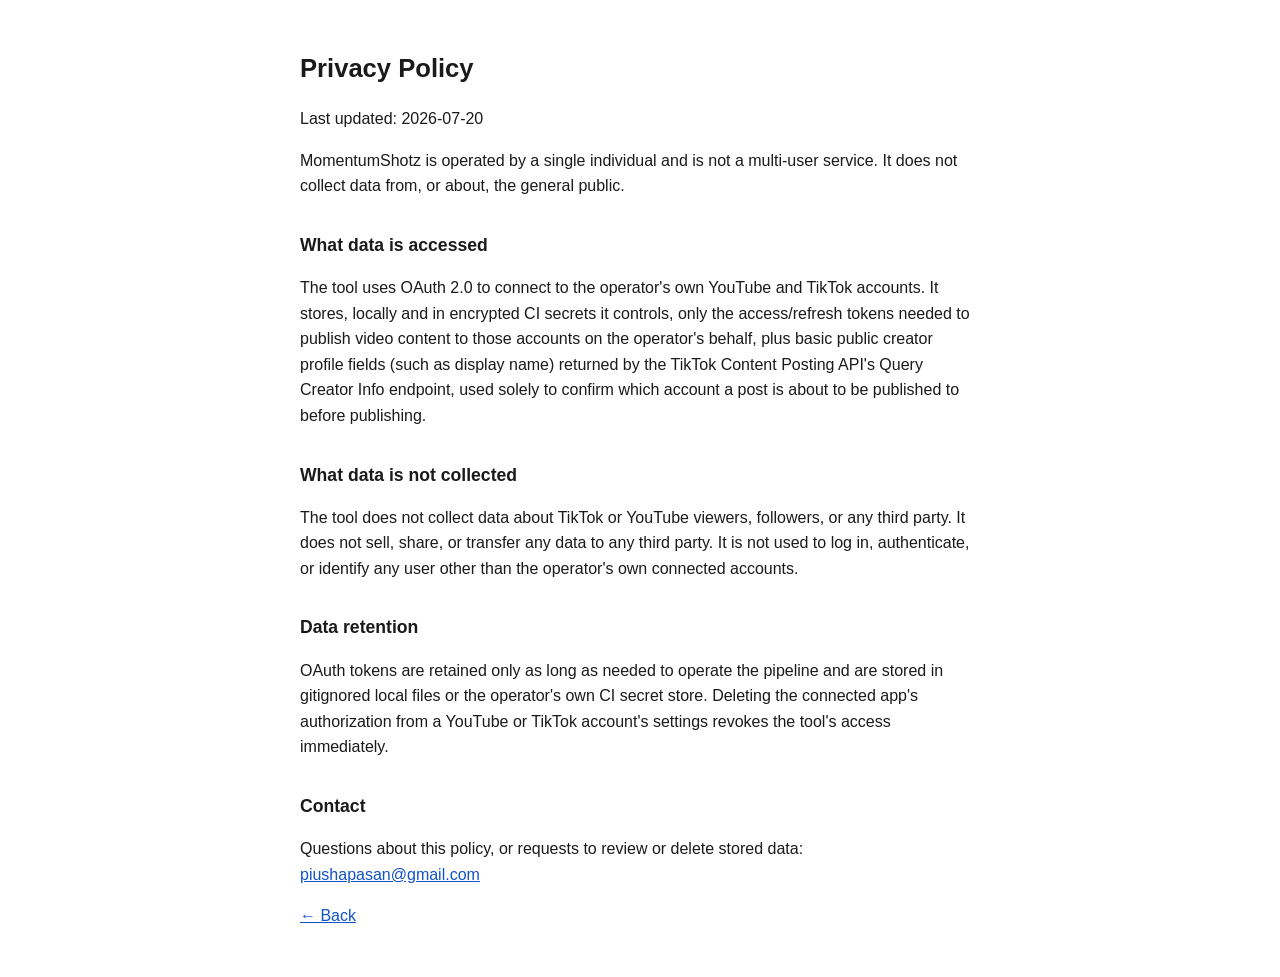
==== privacy.html @ d70d39d8 "Initial site: landing, terms, privacy" ====
<!DOCTYPE html>
<html lang="en">
<head>
<meta charset="UTF-8">
<meta name="viewport" content="width=device-width, initial-scale=1.0">
<title>Privacy Policy — MomentumShotz</title>
<style>
  body { font-family: -apple-system, Segoe UI, Roboto, Helvetica, Arial, sans-serif; max-width: 680px; margin: 3rem auto; padding: 0 1.5rem; line-height: 1.6; color: #1a1a1a; }
  h1 { font-size: 1.6rem; }
  h2 { font-size: 1.1rem; margin-top: 2rem; }
  a { color: #1152c4; }
</style>
</head>
<body>
  <h1>Privacy Policy</h1>
  <p>Last updated: 2026-07-20</p>

  <p>MomentumShotz is operated by a single individual and is not a
  multi-user service. It does not collect data from, or about, the
  general public.</p>

  <h2>What data is accessed</h2>
  <p>The tool uses OAuth 2.0 to connect to the operator's own YouTube and
  TikTok accounts. It stores, locally and in encrypted CI secrets it
  controls, only the access/refresh tokens needed to publish video content
  to those accounts on the operator's behalf, plus basic public creator
  profile fields (such as display name) returned by the TikTok Content
  Posting API's Query Creator Info endpoint, used solely to confirm which
  account a post is about to be published to before publishing.</p>

  <h2>What data is not collected</h2>
  <p>The tool does not collect data about TikTok or YouTube viewers,
  followers, or any third party. It does not sell, share, or transfer any
  data to any third party. It is not used to log in, authenticate, or
  identify any user other than the operator's own connected accounts.</p>

  <h2>Data retention</h2>
  <p>OAuth tokens are retained only as long as needed to operate the
  pipeline and are stored in gitignored local files or the operator's own
  CI secret store. Deleting the connected app's authorization from a
  YouTube or TikTok account's settings revokes the tool's access
  immediately.</p>

  <h2>Contact</h2>
  <p>Questions about this policy, or requests to review or delete stored
  data: <a href="mailto:piushapasan@gmail.com">piushapasan@gmail.com</a></p>

  <p><a href="index.html">&larr; Back</a></p>
</body>
</html>
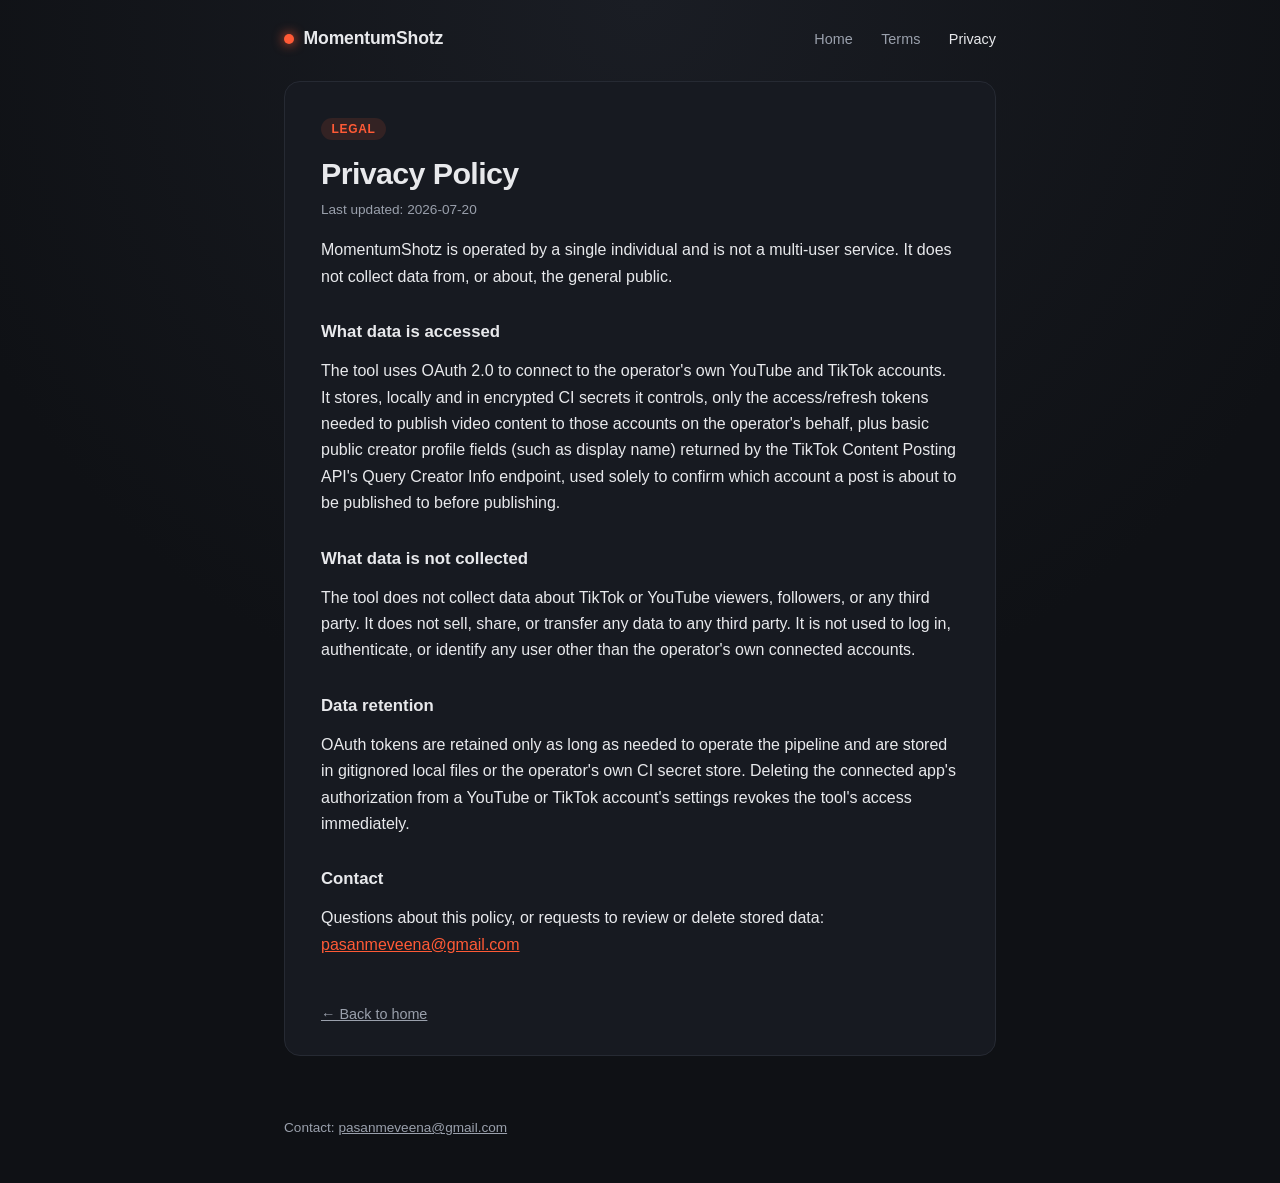
==== commit df5c2ae2: "Restyle site, update contact email" ====
--- a/privacy.html
+++ b/privacy.html
@@ -4,47 +4,60 @@
 <meta charset="UTF-8">
 <meta name="viewport" content="width=device-width, initial-scale=1.0">
 <title>Privacy Policy — MomentumShotz</title>
-<style>
-  body { font-family: -apple-system, Segoe UI, Roboto, Helvetica, Arial, sans-serif; max-width: 680px; margin: 3rem auto; padding: 0 1.5rem; line-height: 1.6; color: #1a1a1a; }
-  h1 { font-size: 1.6rem; }
-  h2 { font-size: 1.1rem; margin-top: 2rem; }
-  a { color: #1152c4; }
-</style>
+<link rel="stylesheet" href="style.css">
 </head>
 <body>
-  <h1>Privacy Policy</h1>
-  <p>Last updated: 2026-07-20</p>
+  <header>
+    <a class="brand" href="index.html"><span class="dot"></span>MomentumShotz</a>
+    <nav>
+      <a href="index.html">Home</a>
+      <a href="terms.html">Terms</a>
+      <a href="privacy.html" class="active">Privacy</a>
+    </nav>
+  </header>
 
-  <p>MomentumShotz is operated by a single individual and is not a
-  multi-user service. It does not collect data from, or about, the
-  general public.</p>
+  <main>
+    <div class="card">
+      <span class="eyebrow">Legal</span>
+      <h1>Privacy Policy</h1>
+      <p class="updated">Last updated: 2026-07-20</p>
 
-  <h2>What data is accessed</h2>
-  <p>The tool uses OAuth 2.0 to connect to the operator's own YouTube and
-  TikTok accounts. It stores, locally and in encrypted CI secrets it
-  controls, only the access/refresh tokens needed to publish video content
-  to those accounts on the operator's behalf, plus basic public creator
-  profile fields (such as display name) returned by the TikTok Content
-  Posting API's Query Creator Info endpoint, used solely to confirm which
-  account a post is about to be published to before publishing.</p>
+      <p>MomentumShotz is operated by a single individual and is not a
+      multi-user service. It does not collect data from, or about, the
+      general public.</p>
 
-  <h2>What data is not collected</h2>
-  <p>The tool does not collect data about TikTok or YouTube viewers,
-  followers, or any third party. It does not sell, share, or transfer any
-  data to any third party. It is not used to log in, authenticate, or
-  identify any user other than the operator's own connected accounts.</p>
+      <h2>What data is accessed</h2>
+      <p>The tool uses OAuth 2.0 to connect to the operator's own YouTube and
+      TikTok accounts. It stores, locally and in encrypted CI secrets it
+      controls, only the access/refresh tokens needed to publish video content
+      to those accounts on the operator's behalf, plus basic public creator
+      profile fields (such as display name) returned by the TikTok Content
+      Posting API's Query Creator Info endpoint, used solely to confirm which
+      account a post is about to be published to before publishing.</p>
 
-  <h2>Data retention</h2>
-  <p>OAuth tokens are retained only as long as needed to operate the
-  pipeline and are stored in gitignored local files or the operator's own
-  CI secret store. Deleting the connected app's authorization from a
-  YouTube or TikTok account's settings revokes the tool's access
-  immediately.</p>
+      <h2>What data is not collected</h2>
+      <p>The tool does not collect data about TikTok or YouTube viewers,
+      followers, or any third party. It does not sell, share, or transfer any
+      data to any third party. It is not used to log in, authenticate, or
+      identify any user other than the operator's own connected accounts.</p>
 
-  <h2>Contact</h2>
-  <p>Questions about this policy, or requests to review or delete stored
-  data: <a href="mailto:piushapasan@gmail.com">piushapasan@gmail.com</a></p>
+      <h2>Data retention</h2>
+      <p>OAuth tokens are retained only as long as needed to operate the
+      pipeline and are stored in gitignored local files or the operator's own
+      CI secret store. Deleting the connected app's authorization from a
+      YouTube or TikTok account's settings revokes the tool's access
+      immediately.</p>
 
-  <p><a href="index.html">&larr; Back</a></p>
+      <h2>Contact</h2>
+      <p>Questions about this policy, or requests to review or delete stored
+      data: <a href="mailto:pasanmeveena@gmail.com">pasanmeveena@gmail.com</a></p>
+
+      <a class="back" href="index.html">&larr; Back to home</a>
+    </div>
+  </main>
+
+  <footer>
+    Contact: <a href="mailto:pasanmeveena@gmail.com">pasanmeveena@gmail.com</a>
+  </footer>
 </body>
 </html>
--- a/style.css
+++ b/style.css
@@ -0,0 +1,149 @@
+:root {
+  --bg: #0f1115;
+  --card: #171a21;
+  --text: #e8e9ec;
+  --muted: #9aa0ac;
+  --accent: #ff5a36;
+  --accent-soft: rgba(255, 90, 54, 0.12);
+  --border: #262a33;
+}
+
+* { box-sizing: border-box; }
+
+body {
+  margin: 0;
+  font-family: -apple-system, "Segoe UI", Roboto, Helvetica, Arial, sans-serif;
+  background: radial-gradient(circle at top, #1a1d24 0%, var(--bg) 55%);
+  color: var(--text);
+  min-height: 100vh;
+}
+
+header {
+  display: flex;
+  align-items: center;
+  justify-content: space-between;
+  max-width: 760px;
+  margin: 0 auto;
+  padding: 1.75rem 1.5rem 0;
+}
+
+.brand {
+  display: flex;
+  align-items: center;
+  gap: 0.6rem;
+  font-weight: 700;
+  font-size: 1.1rem;
+  letter-spacing: -0.01em;
+  text-decoration: none;
+  color: var(--text);
+}
+
+.brand .dot {
+  width: 10px;
+  height: 10px;
+  border-radius: 50%;
+  background: var(--accent);
+  box-shadow: 0 0 12px var(--accent);
+}
+
+nav a {
+  color: var(--muted);
+  text-decoration: none;
+  font-size: 0.9rem;
+  margin-left: 1.5rem;
+  transition: color 0.15s ease;
+}
+
+nav a:hover, nav a.active { color: var(--text); }
+
+main {
+  max-width: 760px;
+  margin: 2rem auto 4rem;
+  padding: 0 1.5rem;
+}
+
+.card {
+  background: var(--card);
+  border: 1px solid var(--border);
+  border-radius: 16px;
+  padding: 2.25rem 2.25rem 2rem;
+}
+
+.eyebrow {
+  display: inline-block;
+  font-size: 0.75rem;
+  font-weight: 600;
+  letter-spacing: 0.06em;
+  text-transform: uppercase;
+  color: var(--accent);
+  background: var(--accent-soft);
+  padding: 0.25rem 0.65rem;
+  border-radius: 999px;
+  margin-bottom: 1rem;
+}
+
+h1 {
+  font-size: 1.9rem;
+  margin: 0 0 0.5rem;
+  letter-spacing: -0.02em;
+}
+
+h2 {
+  font-size: 1.05rem;
+  margin-top: 2rem;
+  margin-bottom: 0.5rem;
+  color: var(--text);
+}
+
+p { line-height: 1.65; color: var(--text); }
+.updated { color: var(--muted); font-size: 0.85rem; margin-top: 0; }
+
+a { color: var(--accent); }
+a:hover { text-decoration: none; }
+
+code {
+  background: var(--accent-soft);
+  color: var(--accent);
+  padding: 0.1rem 0.4rem;
+  border-radius: 4px;
+  font-size: 0.9em;
+}
+
+ul.links {
+  list-style: none;
+  padding: 0;
+  margin: 1.5rem 0 0;
+  display: flex;
+  gap: 0.75rem;
+}
+
+ul.links li a {
+  display: inline-block;
+  border: 1px solid var(--border);
+  border-radius: 8px;
+  padding: 0.5rem 0.9rem;
+  color: var(--text);
+  font-size: 0.9rem;
+}
+
+ul.links li a:hover { border-color: var(--accent); color: var(--accent); }
+
+.back {
+  display: inline-block;
+  margin-top: 2rem;
+  font-size: 0.9rem;
+  color: var(--muted);
+}
+
+.back:hover { color: var(--accent); }
+
+footer {
+  max-width: 760px;
+  margin: 0 auto;
+  padding: 0 1.5rem 3rem;
+  font-size: 0.85rem;
+  color: var(--muted);
+}
+
+footer a { color: var(--muted); }
+footer a:hover { color: var(--accent); }
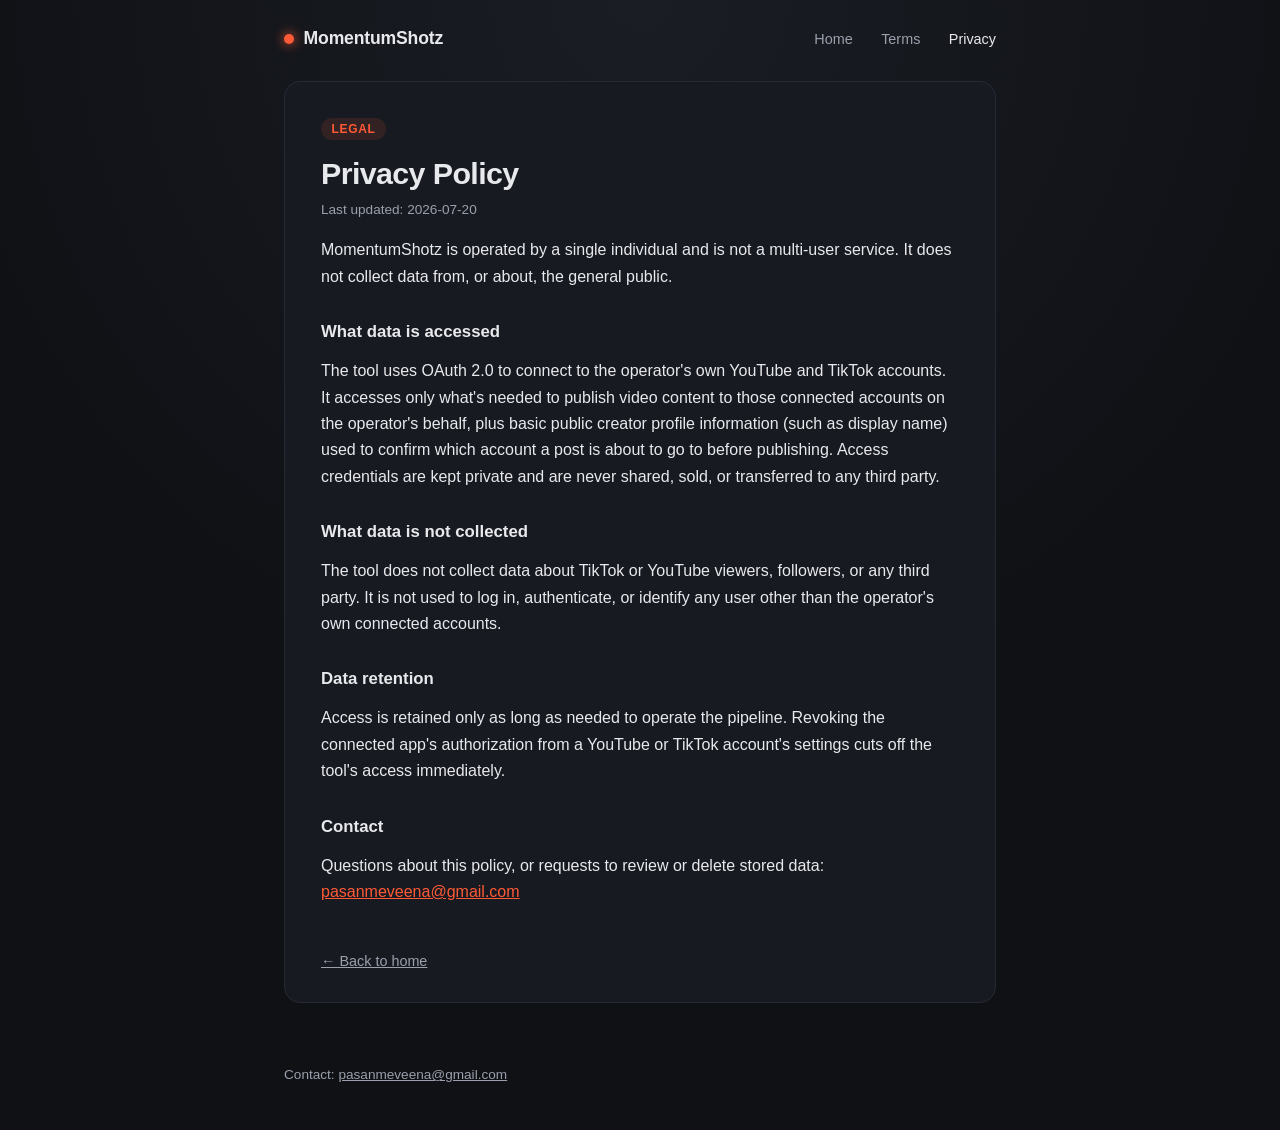
==== commit a6c1f66d: "Add mission copy, reduce technical disclosure in privacy page" ====
--- a/privacy.html
+++ b/privacy.html
@@ -28,25 +28,22 @@
 
       <h2>What data is accessed</h2>
       <p>The tool uses OAuth 2.0 to connect to the operator's own YouTube and
-      TikTok accounts. It stores, locally and in encrypted CI secrets it
-      controls, only the access/refresh tokens needed to publish video content
-      to those accounts on the operator's behalf, plus basic public creator
-      profile fields (such as display name) returned by the TikTok Content
-      Posting API's Query Creator Info endpoint, used solely to confirm which
-      account a post is about to be published to before publishing.</p>
+      TikTok accounts. It accesses only what's needed to publish video
+      content to those connected accounts on the operator's behalf, plus
+      basic public creator profile information (such as display name) used
+      to confirm which account a post is about to go to before publishing.
+      Access credentials are kept private and are never shared, sold, or
+      transferred to any third party.</p>
 
       <h2>What data is not collected</h2>
       <p>The tool does not collect data about TikTok or YouTube viewers,
-      followers, or any third party. It does not sell, share, or transfer any
-      data to any third party. It is not used to log in, authenticate, or
-      identify any user other than the operator's own connected accounts.</p>
+      followers, or any third party. It is not used to log in, authenticate,
+      or identify any user other than the operator's own connected accounts.</p>
 
       <h2>Data retention</h2>
-      <p>OAuth tokens are retained only as long as needed to operate the
-      pipeline and are stored in gitignored local files or the operator's own
-      CI secret store. Deleting the connected app's authorization from a
-      YouTube or TikTok account's settings revokes the tool's access
-      immediately.</p>
+      <p>Access is retained only as long as needed to operate the pipeline.
+      Revoking the connected app's authorization from a YouTube or TikTok
+      account's settings cuts off the tool's access immediately.</p>
 
       <h2>Contact</h2>
       <p>Questions about this policy, or requests to review or delete stored
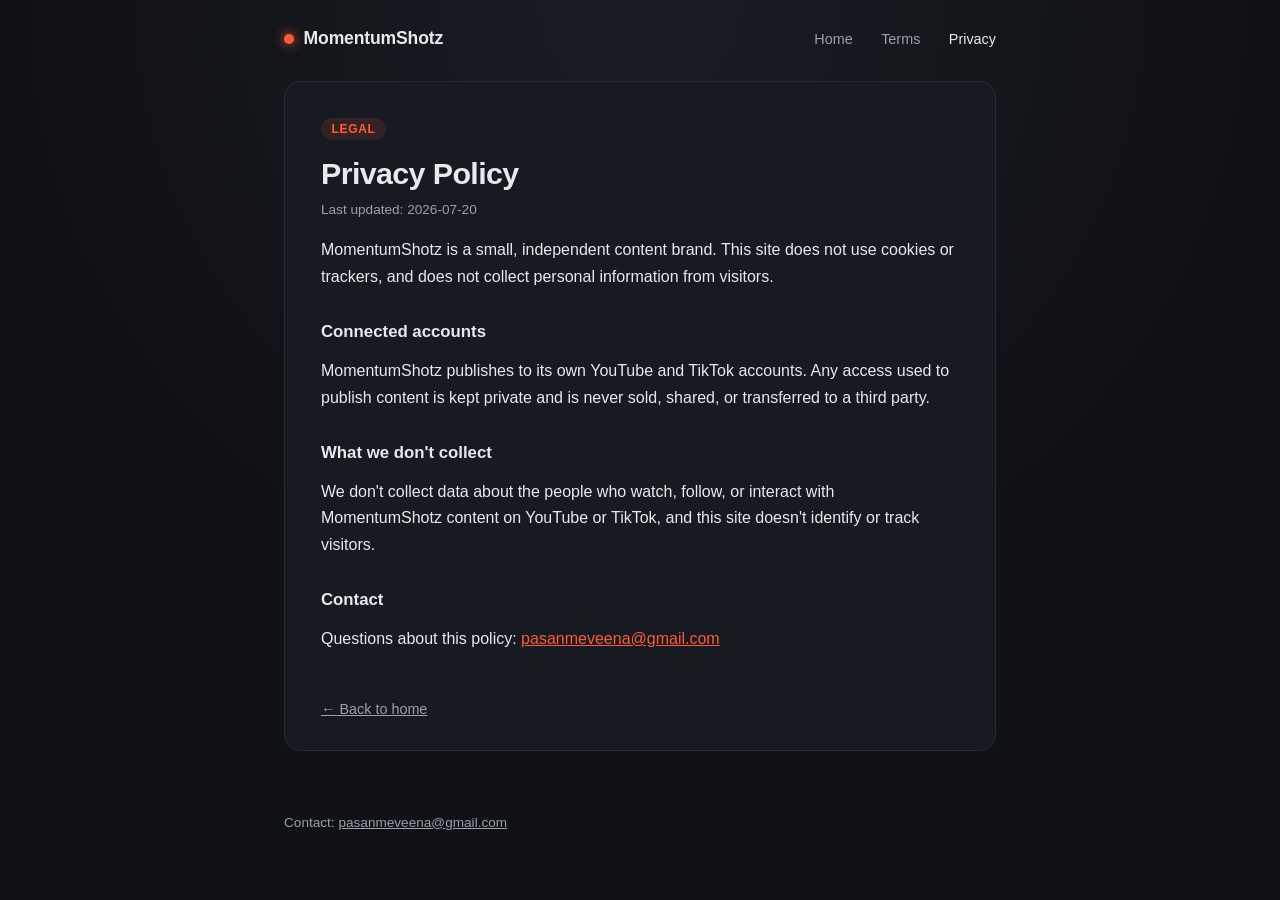
==== commit b078fd9a: "Reframe site as a motivational content brand, not a pipeline tool" ====
--- a/privacy.html
+++ b/privacy.html
@@ -22,32 +22,22 @@
       <h1>Privacy Policy</h1>
       <p class="updated">Last updated: 2026-07-20</p>
 
-      <p>MomentumShotz is operated by a single individual and is not a
-      multi-user service. It does not collect data from, or about, the
-      general public.</p>
+      <p>MomentumShotz is a small, independent content brand. This site does
+      not use cookies or trackers, and does not collect personal information
+      from visitors.</p>
 
-      <h2>What data is accessed</h2>
-      <p>The tool uses OAuth 2.0 to connect to the operator's own YouTube and
-      TikTok accounts. It accesses only what's needed to publish video
-      content to those connected accounts on the operator's behalf, plus
-      basic public creator profile information (such as display name) used
-      to confirm which account a post is about to go to before publishing.
-      Access credentials are kept private and are never shared, sold, or
-      transferred to any third party.</p>
+      <h2>Connected accounts</h2>
+      <p>MomentumShotz publishes to its own YouTube and TikTok accounts.
+      Any access used to publish content is kept private and is never sold,
+      shared, or transferred to a third party.</p>
 
-      <h2>What data is not collected</h2>
-      <p>The tool does not collect data about TikTok or YouTube viewers,
-      followers, or any third party. It is not used to log in, authenticate,
-      or identify any user other than the operator's own connected accounts.</p>
-
-      <h2>Data retention</h2>
-      <p>Access is retained only as long as needed to operate the pipeline.
-      Revoking the connected app's authorization from a YouTube or TikTok
-      account's settings cuts off the tool's access immediately.</p>
+      <h2>What we don't collect</h2>
+      <p>We don't collect data about the people who watch, follow, or
+      interact with MomentumShotz content on YouTube or TikTok, and this
+      site doesn't identify or track visitors.</p>
 
       <h2>Contact</h2>
-      <p>Questions about this policy, or requests to review or delete stored
-      data: <a href="mailto:pasanmeveena@gmail.com">pasanmeveena@gmail.com</a></p>
+      <p>Questions about this policy: <a href="mailto:pasanmeveena@gmail.com">pasanmeveena@gmail.com</a></p>
 
       <a class="back" href="index.html">&larr; Back to home</a>
     </div>
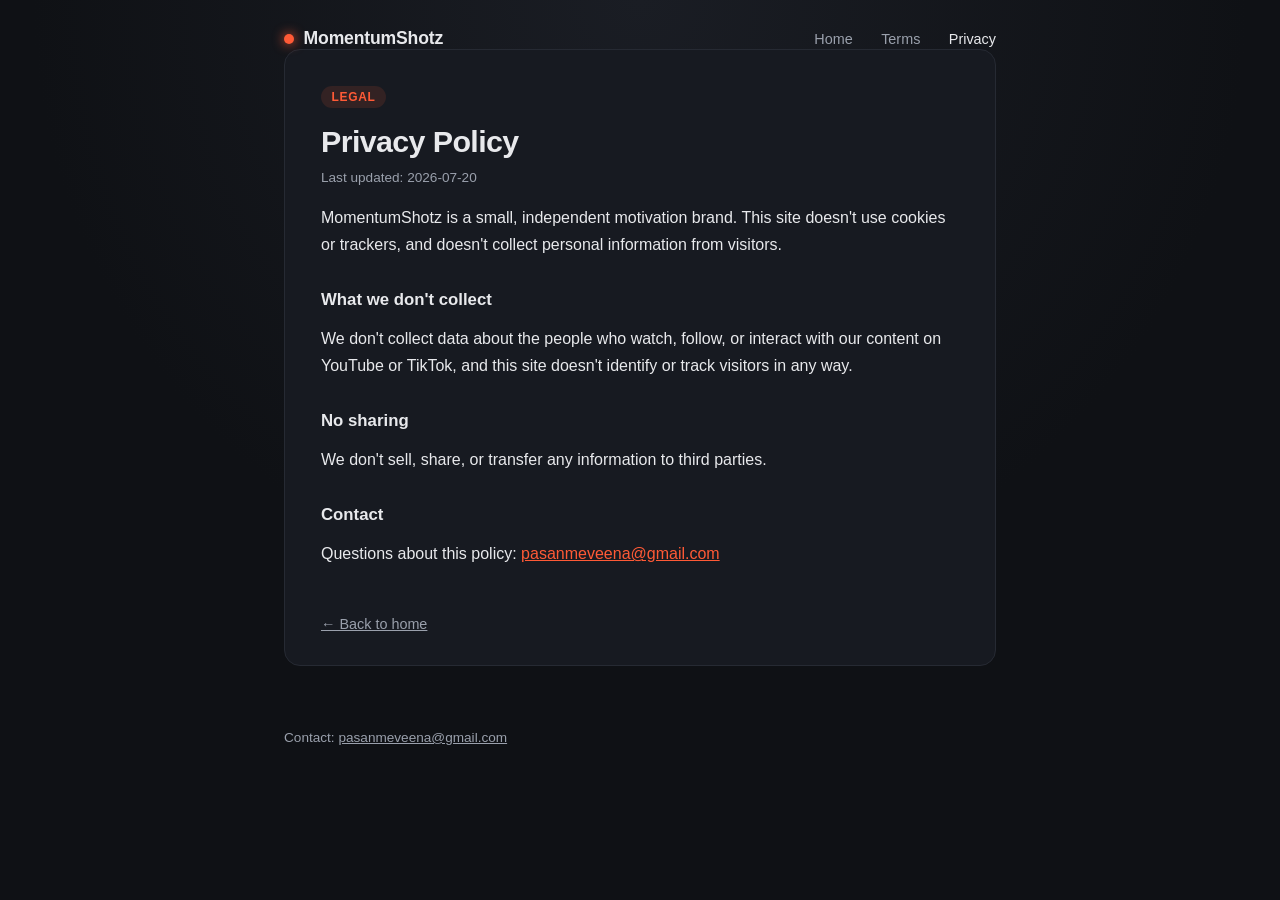
==== commit 5e715ce7: "Full rewrite: pure motivation brand homepage, no tool/pipeline language" ====
--- a/privacy.html
+++ b/privacy.html
@@ -22,19 +22,18 @@
       <h1>Privacy Policy</h1>
       <p class="updated">Last updated: 2026-07-20</p>
 
-      <p>MomentumShotz is a small, independent content brand. This site does
-      not use cookies or trackers, and does not collect personal information
-      from visitors.</p>
-
-      <h2>Connected accounts</h2>
-      <p>MomentumShotz publishes to its own YouTube and TikTok accounts.
-      Any access used to publish content is kept private and is never sold,
-      shared, or transferred to a third party.</p>
+      <p>MomentumShotz is a small, independent motivation brand. This site
+      doesn't use cookies or trackers, and doesn't collect personal
+      information from visitors.</p>
 
       <h2>What we don't collect</h2>
       <p>We don't collect data about the people who watch, follow, or
-      interact with MomentumShotz content on YouTube or TikTok, and this
-      site doesn't identify or track visitors.</p>
+      interact with our content on YouTube or TikTok, and this site doesn't
+      identify or track visitors in any way.</p>
+
+      <h2>No sharing</h2>
+      <p>We don't sell, share, or transfer any information to third
+      parties.</p>
 
       <h2>Contact</h2>
       <p>Questions about this policy: <a href="mailto:pasanmeveena@gmail.com">pasanmeveena@gmail.com</a></p>
--- a/style.css
+++ b/style.css
@@ -58,8 +58,26 @@
 
 main {
   max-width: 760px;
-  margin: 2rem auto 4rem;
+  margin: 0 auto 4rem;
   padding: 0 1.5rem;
+}
+
+.hero {
+  text-align: center;
+  padding: 4rem 0 3rem;
+}
+
+.hero h1 {
+  font-size: clamp(2.2rem, 6vw, 3.2rem);
+  margin: 0.75rem 0 1rem;
+}
+
+.hero .tagline {
+  font-size: 1.15rem;
+  color: var(--muted);
+  max-width: 520px;
+  margin: 0 auto;
+  line-height: 1.6;
 }
 
 .card {
@@ -67,6 +85,51 @@
   border: 1px solid var(--border);
   border-radius: 16px;
   padding: 2.25rem 2.25rem 2rem;
+  margin-bottom: 1.5rem;
+}
+
+.pillars {
+  display: grid;
+  grid-template-columns: repeat(3, 1fr);
+  gap: 1rem;
+  margin-top: 1.5rem;
+}
+
+.pillar {
+  background: var(--card);
+  border: 1px solid var(--border);
+  border-radius: 12px;
+  padding: 1.25rem;
+}
+
+.pillar .icon {
+  color: var(--accent);
+  font-size: 1.3rem;
+}
+
+.pillar h3 {
+  font-size: 0.95rem;
+  margin: 0.5rem 0 0.35rem;
+}
+
+.pillar p {
+  font-size: 0.88rem;
+  color: var(--muted);
+  margin: 0;
+  line-height: 1.5;
+}
+
+.quote {
+  border-left: 3px solid var(--accent);
+  padding: 0.25rem 0 0.25rem 1.25rem;
+  margin: 1.75rem 0;
+  font-size: 1.1rem;
+  font-style: italic;
+  color: var(--text);
+}
+
+@media (max-width: 560px) {
+  .pillars { grid-template-columns: 1fr; }
 }
 
 .eyebrow {
